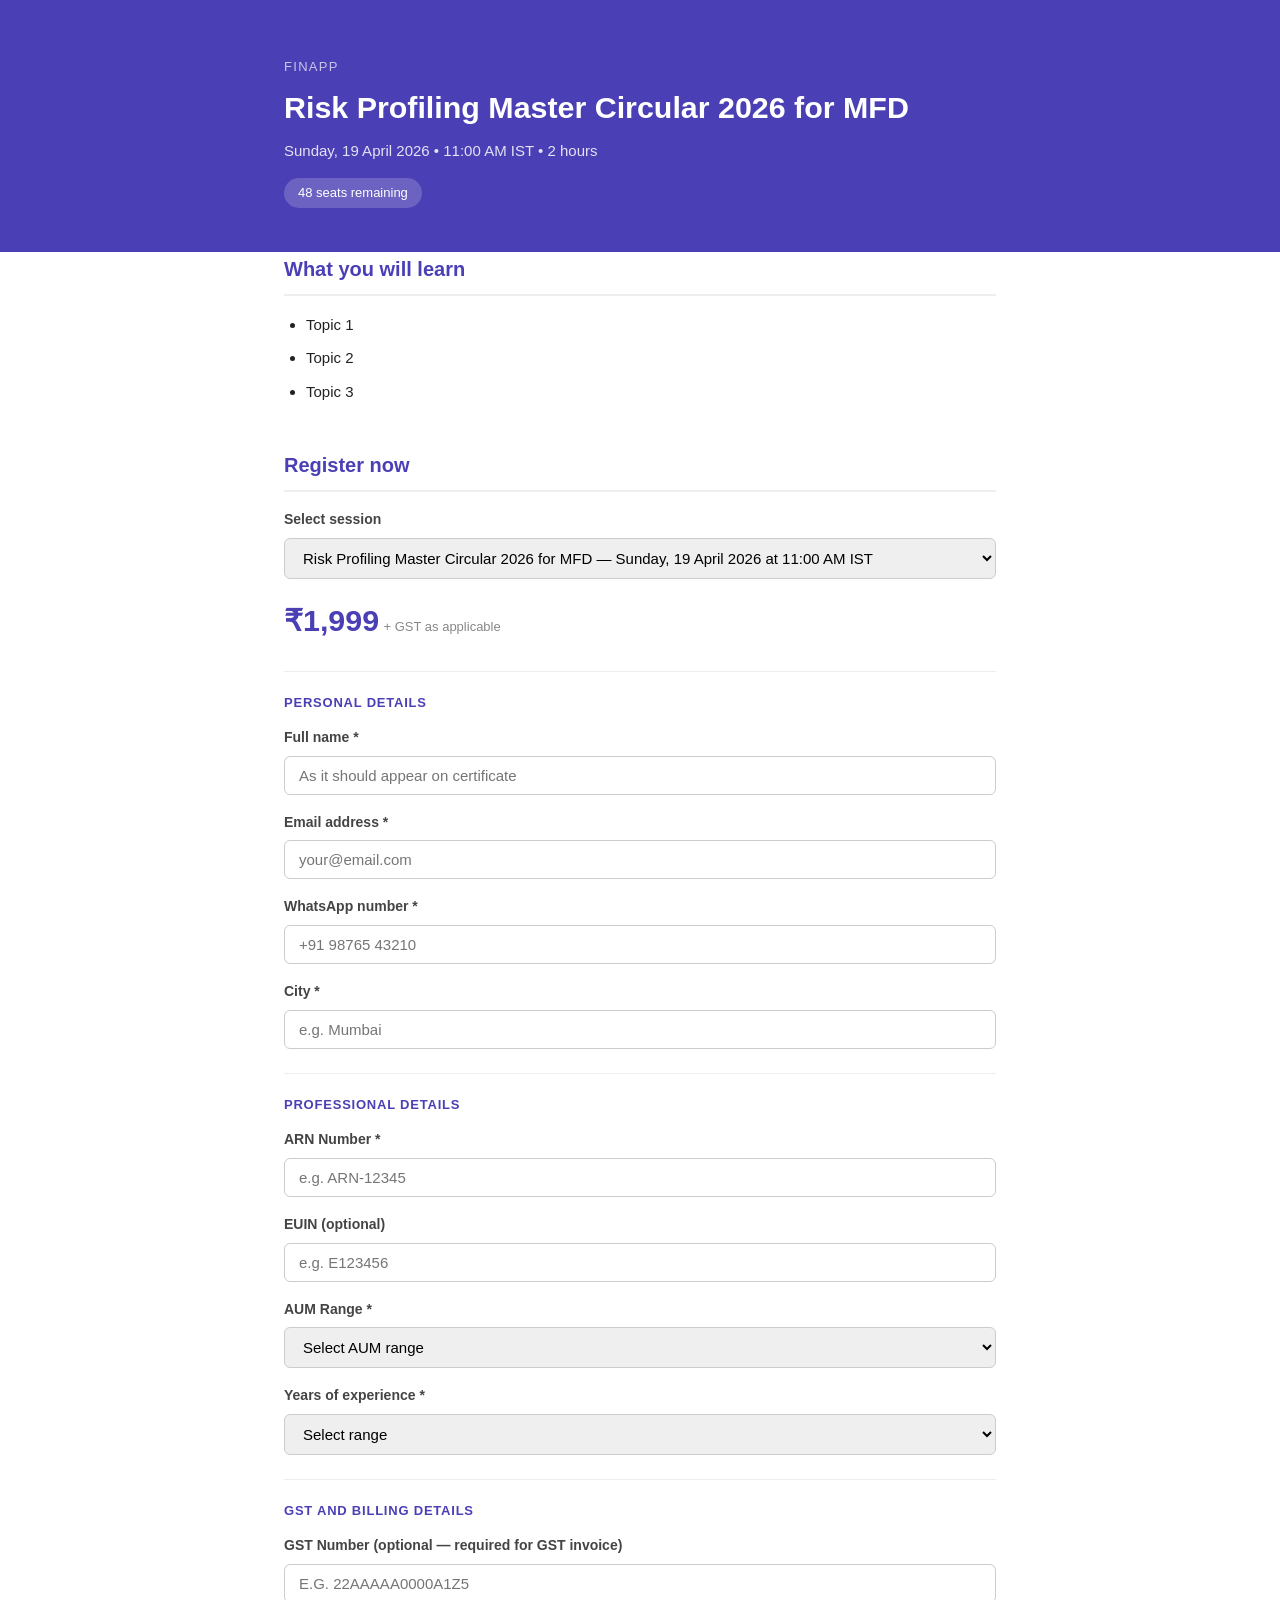
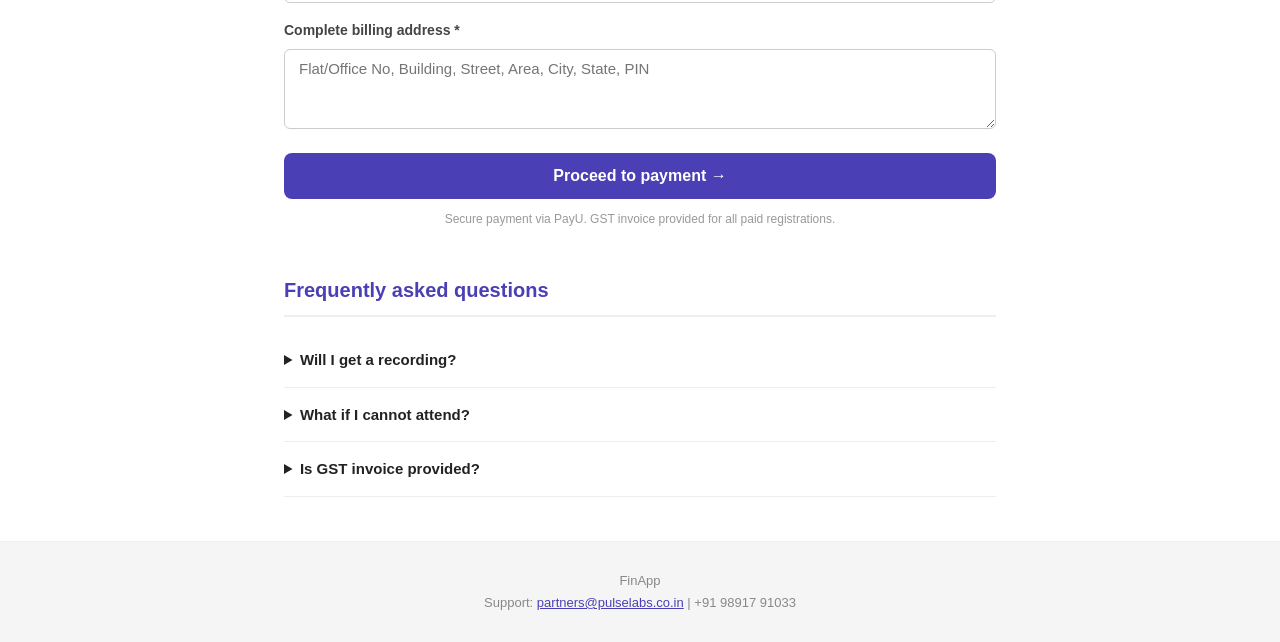
==== index.html @ 64def675 "Update index.html" ====
<!DOCTYPE html>
<html lang="en">
<head>
  <meta charset="UTF-8">
  <meta name="viewport" content="width=device-width, initial-scale=1.0">
  <title id="page-title">Webinar Registration</title>
  <link rel="stylesheet" href="style.css">
</head>
<body>
<header id="hero">
  <div class="container">
    <p id="brand-name" class="brand"></p>
    <h1 id="webinar-title"></h1>
    <p id="webinar-meta" class="meta"></p>
    <div id="seats-badge" class="badge"></div>
  </div>
</header>
<main class="container">
  <section id="topics-section">
    <h2>What you will learn</h2>
    <ul id="topics-list"></ul>
  </section>
  <section id="register-section">
    <h2>Register now</h2>
    <div id="session-select-wrapper">
      <label>Select session
        <select id="session-select"></select>
      </label>
    </div>
    <div id="price-display"></div>
    <form id="reg-form" novalidate>


      <p class="form-section-label">Personal details</p>


      <label>Full name *
        <input type="text" id="f-name" required
               placeholder="As it should appear on certificate">
      </label>
      <label>Email address *
        <input type="email" id="f-email" required
               placeholder="your@email.com">
      </label>
      <label>WhatsApp number *
        <input type="tel" id="f-phone" required
               placeholder="+91 98765 43210">
      </label>
      <label>City *
        <input type="text" id="f-city" required
               placeholder="e.g. Mumbai">
      </label>


      <p class="form-section-label">Professional details</p>


      <label>ARN Number *
        <input type="text" id="f-arn" required
               placeholder="e.g. ARN-12345">
      </label>
      <label>EUIN (optional)
        <input type="text" id="f-euin"
               placeholder="e.g. E123456">
      </label>
      <label>AUM Range *
        <select id="f-aum" required>
          <option value="">Select AUM range</option>
          <option value="Below 5 Cr">Below ₹5 Cr</option>
          <option value="5-25 Cr">5 Cr – 25 Cr</option>
          <option value="25-100 Cr">25 Cr – 100 Cr</option>
          <option value="100-500 Cr">100 Cr – 500 Cr</option>
          <option value="Above 500 Cr">Above ₹500 Cr</option>
        </select>
      </label>
      <label>Years of experience *
        <select id="f-experience" required>
          <option value="">Select range</option>
          <option value="0-2 years">0–2 years</option>
          <option value="3-5 years">3–5 years</option>
          <option value="6-10 years">6–10 years</option>
          <option value="Above 10 years">Above 10 years</option>
        </select>
      </label>


      <p class="form-section-label">GST and billing details</p>


      <label>GST Number (optional — required for GST invoice)
        <input type="text" id="f-gst"
               placeholder="e.g. 22AAAAA0000A1Z5"
               maxlength="15" style="text-transform:uppercase">
      </label>
      <label>Complete billing address *
        <textarea id="f-address" required rows="3"
          placeholder="Flat/Office No, Building, Street, Area, City, State, PIN"></textarea>
      </label>


      <div id="form-error" class="error" style="display:none"></div>
      <button type="submit" id="submit-btn">
        Proceed to payment →
      </button>
      <p class="fine-print">
        Secure payment via PayU. GST invoice provided for all paid registrations.
      </p>
    </form>
  </section>
  <section id="faq-section">
    <h2>Frequently asked questions</h2>
    <div id="faq-list"></div>
  </section>
</main>
<footer id="site-footer">
  <p id="footer-brand"></p>
  <p id="footer-contact"></p>
</footer>
<div id="overlay" style="display:none">
  <div class="overlay-box">
    <div class="spinner"></div>
    <p>Saving your registration...</p>
    <p class="fine-print">Do not close this page.</p>
  </div>
</div>
<script>
const APPS_SCRIPT_URL = "latest one : https://script.google.com/macros/s/AKfycbyLIm83saStMQmsfpqJPn9aPtZW-UkS4i7yShRB8i5mv-pB7hRCO8K10WhNQCVV0m8Z/exec";


async function init() {
  const cfg = await fetch("config.json").then(r => r.json());
  const brand = cfg.brand;
  const sessions = cfg.sessions.filter(s => s.active);
  document.documentElement.style.setProperty("--brand", brand.primaryColor);
  document.getElementById("brand-name").textContent = brand.name;
  document.getElementById("page-title").textContent = brand.name + " — Register";
  document.getElementById("footer-brand").textContent = brand.name;
  document.getElementById("footer-contact").innerHTML =
    "Support: <a href='mailto:" + brand.supportEmail + "'>" +
    brand.supportEmail + "</a>  |  " + brand.supportPhone;


  const sel = document.getElementById("session-select");
  sessions.forEach(s => {
    const o = document.createElement("option");
    o.value = s.id;
    o.textContent = s.title + " — " + s.date + " at " + s.time;
    sel.appendChild(o);
  });


  function getSelected() {
    return sessions.find(s => s.id === sel.value);
  }


  function renderSession(s) {
    document.getElementById("webinar-title").textContent = s.title;
    document.getElementById("webinar-meta").textContent =
      s.date + "  •  " + s.time + "  •  " + s.duration;
    document.getElementById("seats-badge").textContent =
      s.seatsLeft + " seats remaining";
    document.getElementById("price-display").innerHTML =
      "<span class='price'>₹" + s.price.toLocaleString("en-IN") +
      "</span>  <span class='price-note'>+ GST as applicable</span>";
    const ul = document.getElementById("topics-list");
    ul.innerHTML = "";
    s.topics.forEach(t => {
      const li = document.createElement("li");
      li.textContent = t; ul.appendChild(li);
    });
  }


  sel.addEventListener("change", () => renderSession(getSelected()));
  if (sessions.length) renderSession(sessions[0]);


  const faqDiv = document.getElementById("faq-list");
  cfg.faqs.forEach(f => {
    faqDiv.innerHTML += "<details><summary>" + f.q +
      "</summary><p>" + f.a + "</p></details>";
  });


  document.getElementById("reg-form")
    .addEventListener("submit", async e => {
    e.preventDefault();
    const get = id => document.getElementById(id).value.trim();
    const name       = get("f-name");
    const email      = get("f-email");
    const phone      = get("f-phone");
    const city       = get("f-city");
    const arn        = get("f-arn");
    const euin       = get("f-euin");
    const aum        = get("f-aum");
    const experience = get("f-experience");
    const gst        = get("f-gst").toUpperCase();
    const address    = get("f-address");
    const errEl      = document.getElementById("form-error");
    errEl.style.display = "none";


    // Validation
    if (!name||!email||!phone||!city||!arn||!aum||!experience||!address){
      errEl.textContent = "Please fill in all required fields.";
      errEl.style.display = "block"; return;
    }
    if (!/^[^@]+@[^@]+\.[^@]+$/.test(email)) {
      errEl.textContent = "Please enter a valid email address.";
      errEl.style.display = "block"; return;
    }
    if (gst && !/^[0-9]{2}[A-Z]{5}[0-9]{4}[A-Z]{1}[1-9A-Z]{1}Z[0-9A-Z]{1}$/.test(gst)){
      errEl.textContent = "GST number format is invalid. Leave blank if not applicable.";
      errEl.style.display = "block"; return;
    }


    const session = getSelected();
    document.getElementById("submit-btn").disabled = true;
    document.getElementById("overlay").style.display = "flex";


    try {
      await fetch(APPS_SCRIPT_URL, {
        method: "POST", mode: "no-cors",
        headers: { "Content-Type": "application/json" },
        body: JSON.stringify({
          source:      "landing_page",
          name, email, phone, city,
          arn, euin, aum, experience,
          gst, address,
          session:     session.title,
          sessionDate: session.date,
          sessionTime: session.time,
          sessionId:   session.id,
          amount:      session.price
        })
      });
    } catch(err) {}
    window.location.href = session.payuLink;
  });
}
init();
</script>
</body>
</html>
---- style.css ----
:root { --brand: #4A3FB5; }
* { box-sizing: border-box; margin: 0; padding: 0; }
body { font-family: Arial, sans-serif; color: #222; background: #fff; line-height: 1.7; }
.container { max-width: 760px; margin: auto; padding: 0 24px; }
#hero { background: var(--brand); color: #fff; padding: 56px 0 44px; }
#hero .brand { font-size: 13px; text-transform: uppercase; letter-spacing: .1em; opacity: .7; margin-bottom: 10px; }
#hero h1 { font-size: 1.9rem; line-height: 1.25; margin-bottom: 12px; }
#hero .meta { opacity: .85; font-size: 15px; margin-bottom: 14px; }
.badge { display:inline-block; background:rgba(255,255,255,.18); border-radius:20px; padding:4px 14px; font-size:13px; }
main { padding: 44px 0; }
section { margin-bottom: 44px; }
h2 { font-size: 1.25rem; color: var(--brand); margin-bottom: 16px; padding-bottom: 8px; border-bottom: 2px solid #eee; }
#topics-list { padding-left: 22px; }
#topics-list li { margin-bottom: 8px; font-size: 15px; }
.form-section-label { font-size: 13px; font-weight: bold; color: var(--brand); text-transform: uppercase; letter-spacing: .06em; margin: 24px 0 12px; border-top: 1px solid #eee; padding-top: 20px; }
label { display:block; font-size:14px; font-weight:bold; color:#444; margin-bottom:16px; }
label input, label select, label textarea { display:block; width:100%; margin-top:6px; padding:10px 14px; border:1px solid #ccc; border-radius:6px; font-size:15px; font-family:Arial,sans-serif; }
label textarea { resize: vertical; min-height: 80px; }
label input:focus, label select:focus, label textarea:focus { outline:none; border-color:var(--brand); box-shadow:0 0 0 3px rgba(74,63,181,.15); }
#price-display { margin-bottom: 20px; }
.price { font-size: 1.9rem; font-weight: bold; color: var(--brand); }
.price-note { font-size: 13px; color: #888; }
button[type=submit] { width:100%; padding:14px; background:var(--brand); color:#fff; border:none; border-radius:8px; font-size:16px; font-weight:bold; cursor:pointer; transition:opacity .2s; margin-top: 8px; }
button[type=submit]:hover { opacity:.88; }
button[type=submit]:disabled { opacity:.5; cursor:not-allowed; }
.fine-print { font-size:12px; color:#999; text-align:center; margin-top:10px; }
.error { background:#FCEBEB; color:#A32D2D; border-radius:6px; padding:10px 14px; font-size:14px; margin-bottom:12px; }
details { border-bottom:1px solid #eee; padding:14px 0; }
summary { font-weight:bold; cursor:pointer; font-size:15px; }
details p { margin-top:10px; font-size:14px; color:#555; }
#site-footer { background:#f5f5f5; padding:28px 0; text-align:center; font-size:13px; color:#888; border-top:1px solid #eee; }
#site-footer a { color:var(--brand); }
#overlay { position:fixed; inset:0; background:rgba(0,0,0,.55); display:flex; 
align-items:center; justify-content:center; }
.overlay-box { background:#fff; border-radius:12px; padding:40px; text-align:center; max-width:320px; }
.spinner { width:40px; height:40px; border:4px solid #eee; border-top-color:var(--brand); border-radius:50%; animation:spin .8s linear infinite; margin:0 auto 20px; }
@keyframes spin { to { transform: rotate(360deg); } }
@media (max-width: 600px) { #hero h1 { font-size: 1.4rem; } .price { font-size: 1.5rem; } }
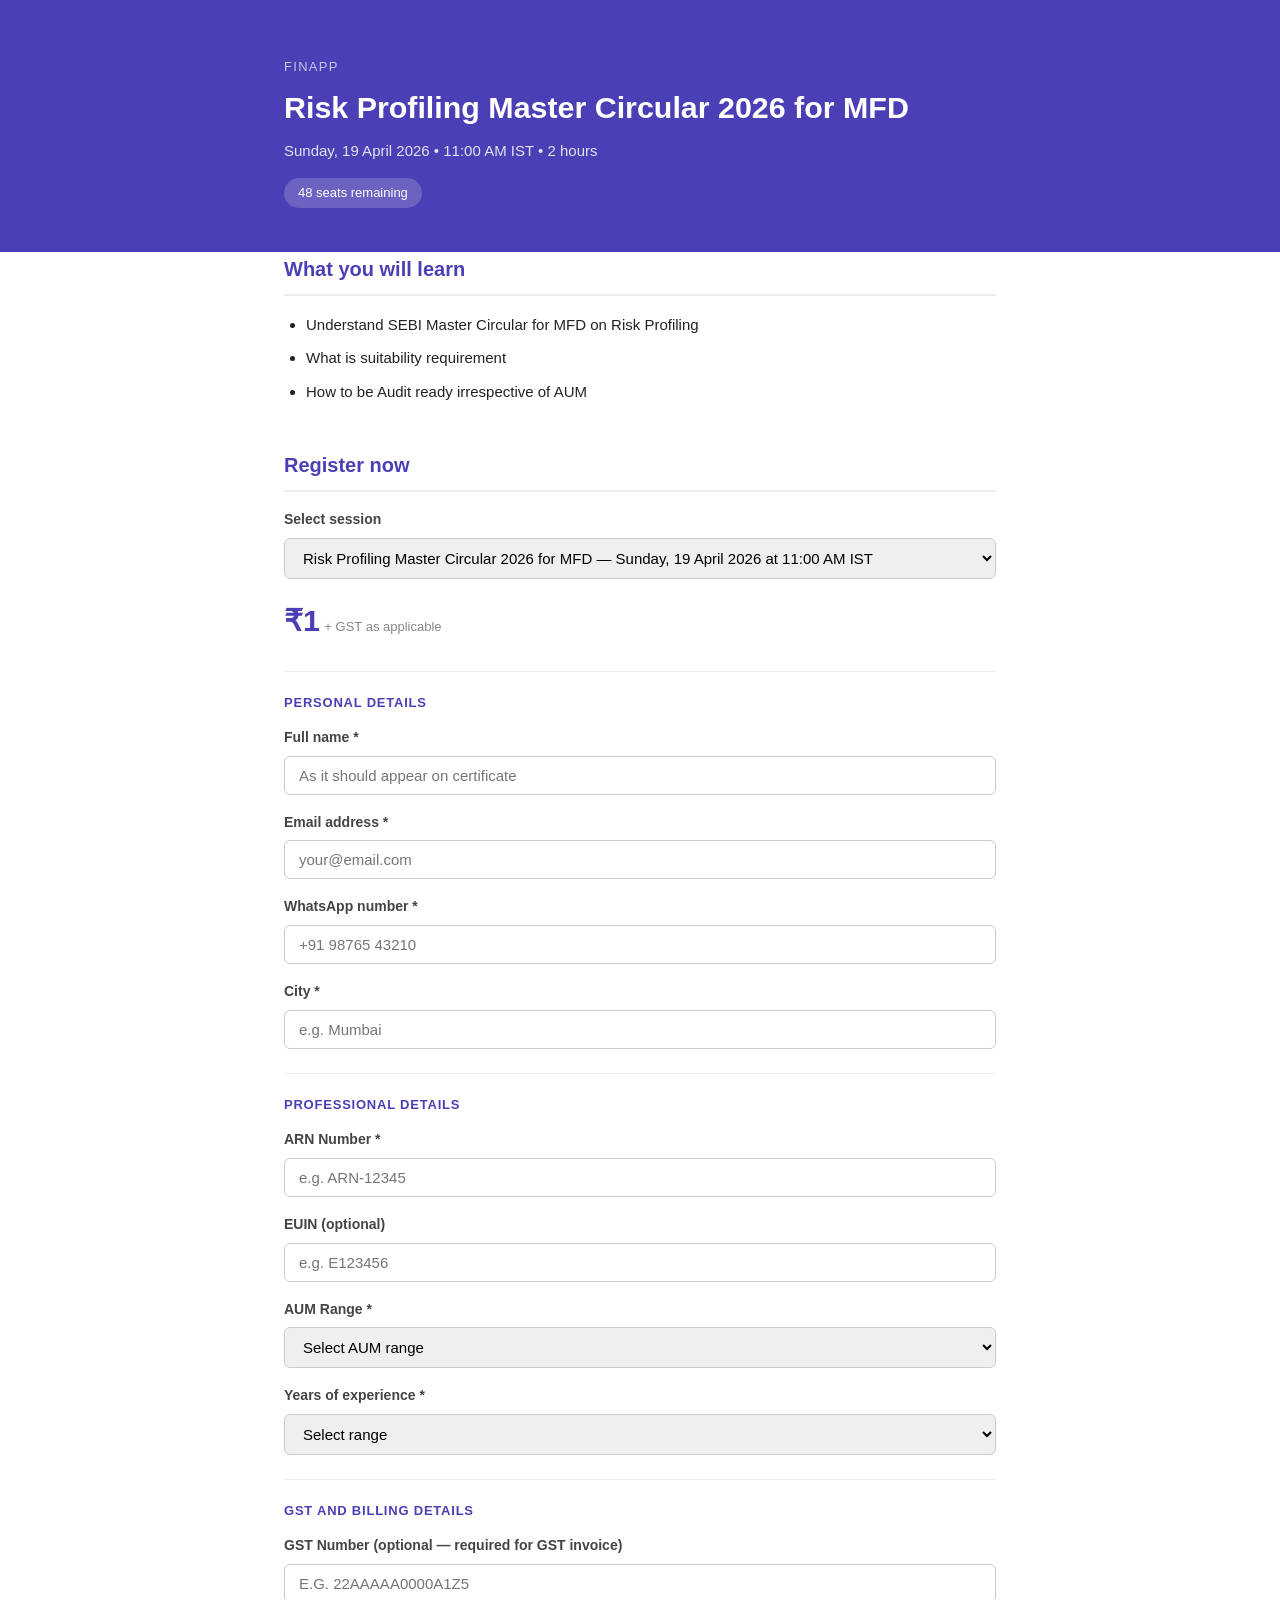
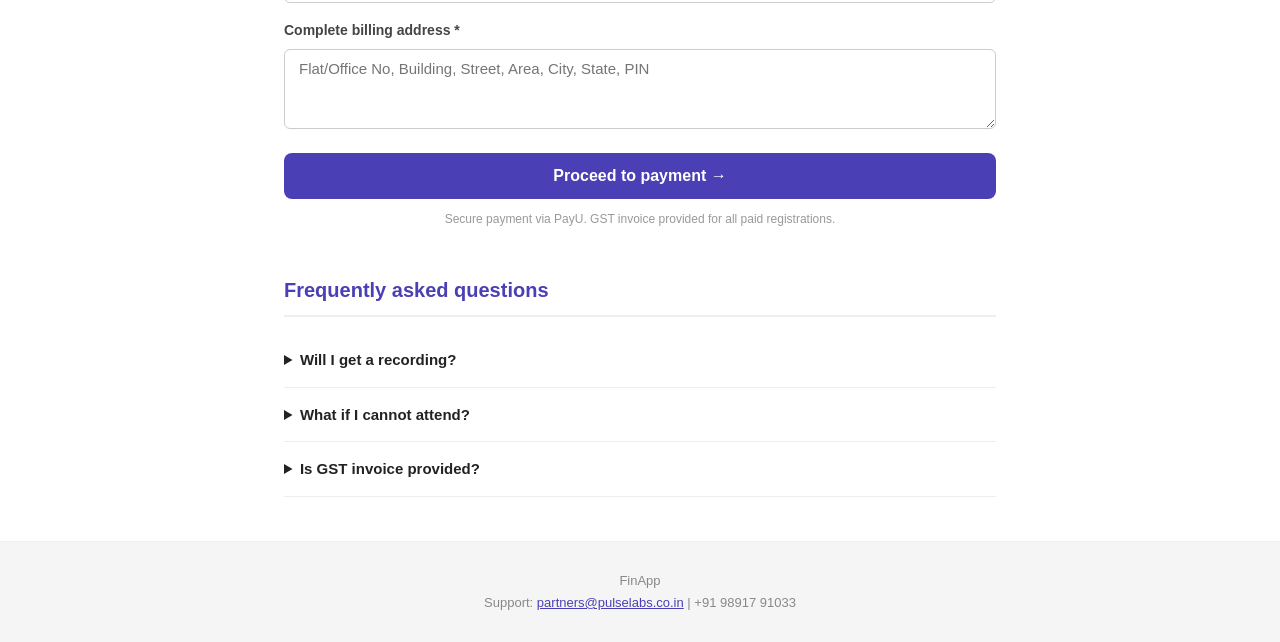
==== commit 4089e187: "Update index.html" ====
--- a/index.html
+++ b/index.html
@@ -124,7 +124,7 @@
   </div>
 </div>
 <script>
-const APPS_SCRIPT_URL = "latest one : https://script.google.com/macros/s/AKfycbyLIm83saStMQmsfpqJPn9aPtZW-UkS4i7yShRB8i5mv-pB7hRCO8K10WhNQCVV0m8Z/exec";
+const APPS_SCRIPT_URL = "https://script.google.com/macros/s/AKfycbwliReFociqd81-CdHomPHv94s0HplkCDTAJpqcXUUi-qeEXTN5ewpMZ0ad6K0UJpvZ/exec";
 
 
 async function init() {
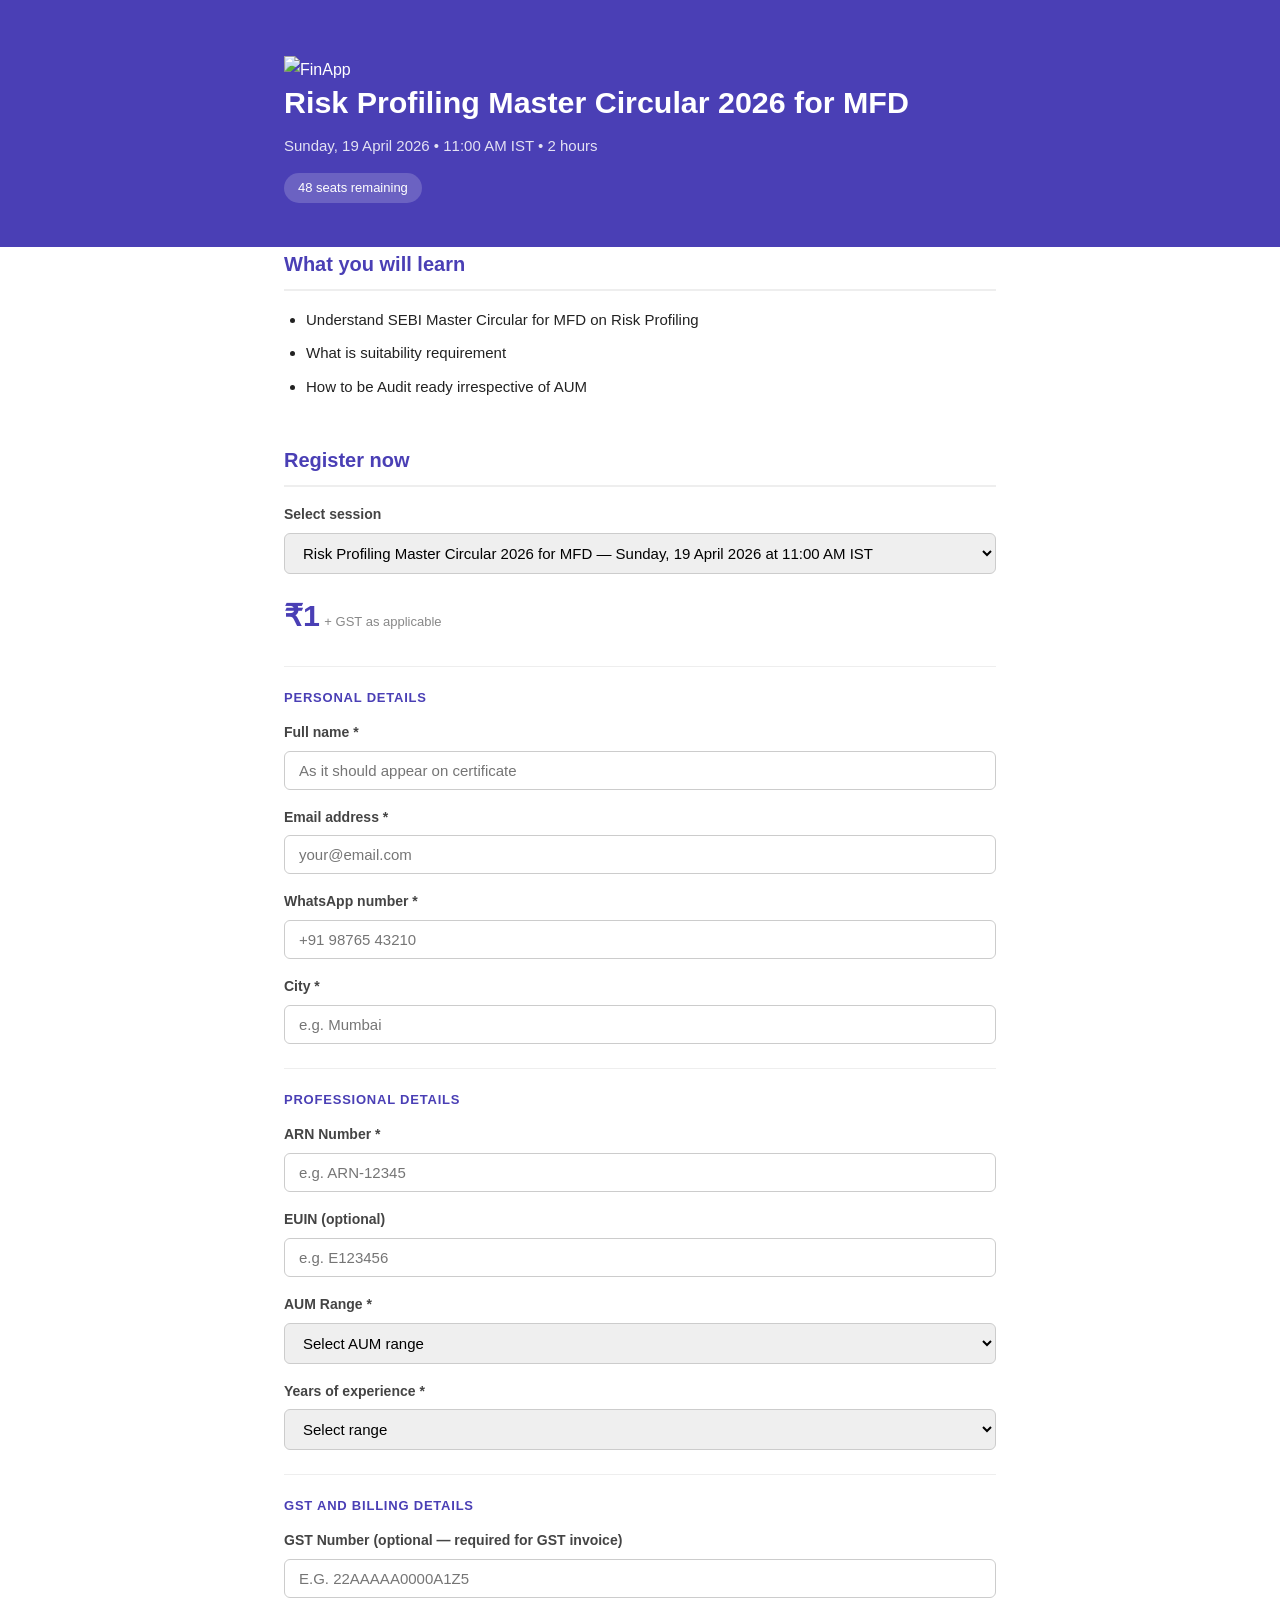
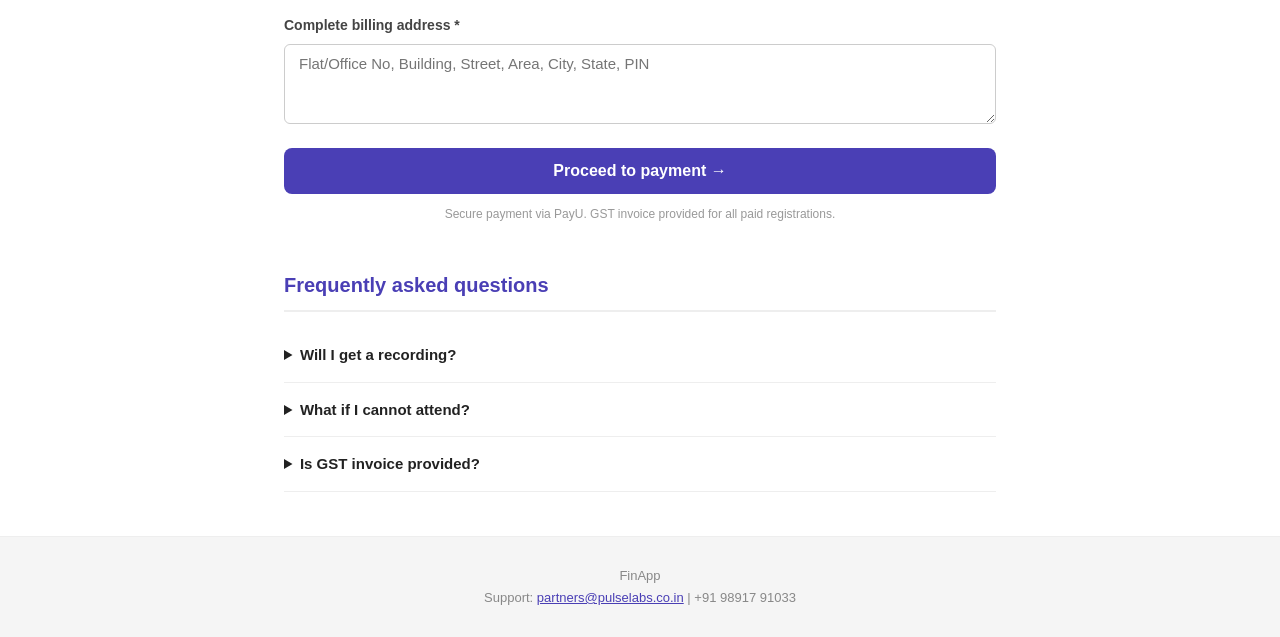
==== commit ac68b87d: "Update index.html" ====
--- a/index.html
+++ b/index.html
@@ -9,6 +9,9 @@
 <body>
 <header id="hero">
   <div class="container">
+    <div id="logo-wrapper">
+      <img id="brand-logo" src="" alt="FinApp" style="display:none;">
+    </div>
     <p id="brand-name" class="brand"></p>
     <h1 id="webinar-title"></h1>
     <p id="webinar-meta" class="meta"></p>
@@ -133,6 +136,16 @@
   const sessions = cfg.sessions.filter(s => s.active);
   document.documentElement.style.setProperty("--brand", brand.primaryColor);
   document.getElementById("brand-name").textContent = brand.name;
+
+  // Show logo if configured in config.json
+  if (brand.logoUrl) {
+    const logo = document.getElementById("brand-logo");
+    logo.src = brand.logoUrl;
+    logo.alt = brand.name;
+    logo.style.display = "block";
+    // Hide the text brand name if logo is present — avoids duplication
+    document.getElementById("brand-name").style.display = "none";
+  }
   document.getElementById("page-title").textContent = brand.name + " — Register";
   document.getElementById("footer-brand").textContent = brand.name;
   document.getElementById("footer-contact").innerHTML =
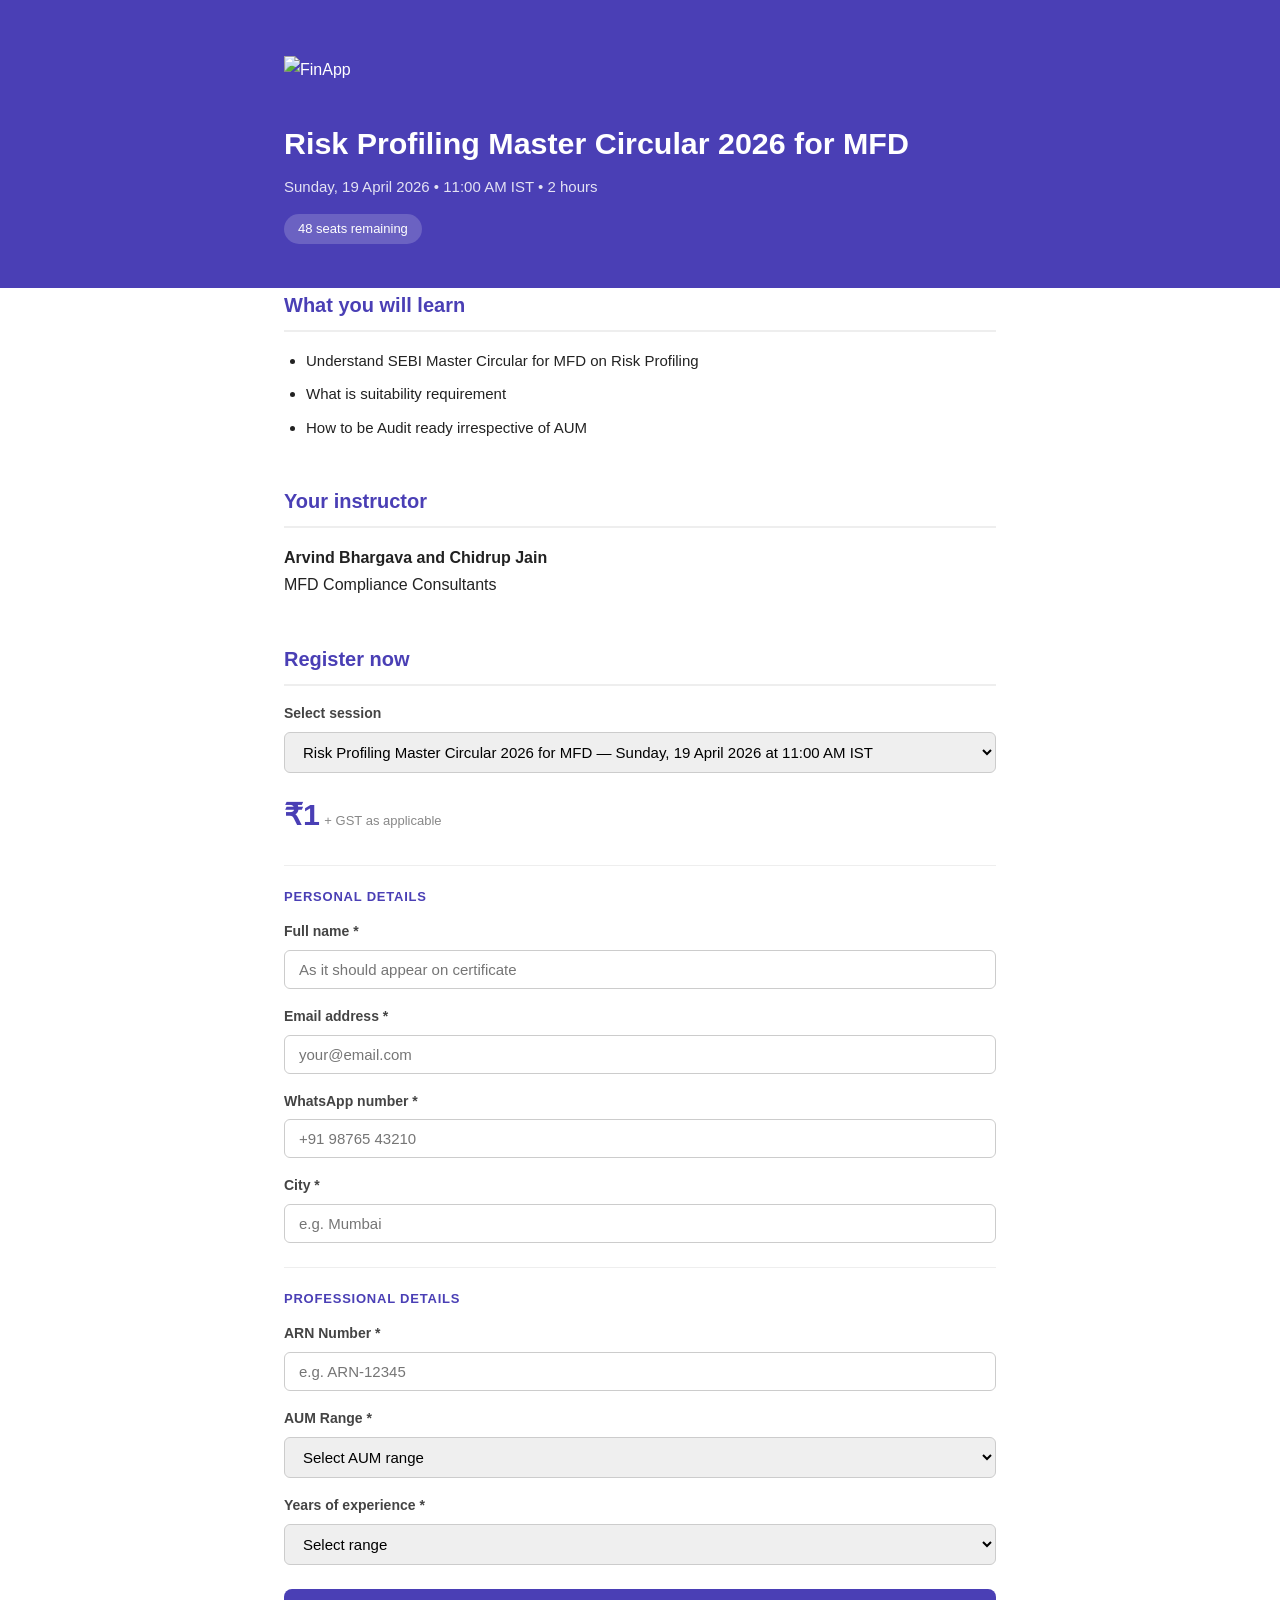
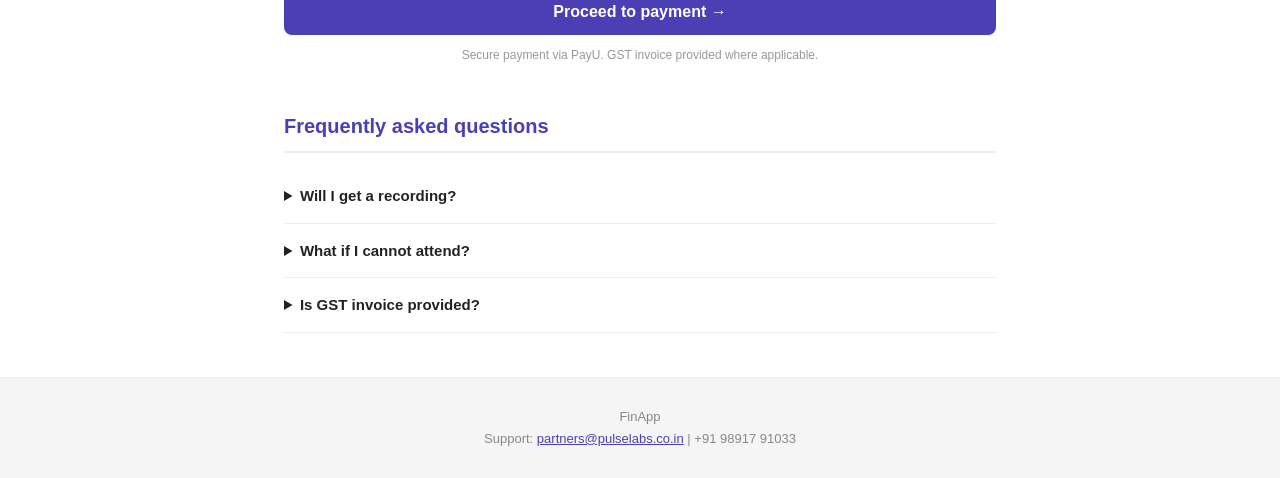
==== commit 4bba6578: "Update index.html" ====
--- a/index.html
+++ b/index.html
@@ -7,10 +7,11 @@
   <link rel="stylesheet" href="style.css">
 </head>
 <body>
+
 <header id="hero">
   <div class="container">
     <div id="logo-wrapper">
-      <img id="brand-logo" src="" alt="FinApp" style="display:none;">
+      <img id="brand-logo" src="" alt="" style="display:none;">
     </div>
     <p id="brand-name" class="brand"></p>
     <h1 id="webinar-title"></h1>
@@ -18,24 +19,34 @@
     <div id="seats-badge" class="badge"></div>
   </div>
 </header>
+
 <main class="container">
+
   <section id="topics-section">
     <h2>What you will learn</h2>
     <ul id="topics-list"></ul>
   </section>
+
+  <section id="speaker-section">
+    <h2>Your instructor</h2>
+    <p><strong id="speaker-name"></strong></p>
+    <p id="speaker-bio"></p>
+  </section>
+
   <section id="register-section">
     <h2>Register now</h2>
+
     <div id="session-select-wrapper">
       <label>Select session
         <select id="session-select"></select>
       </label>
     </div>
+
     <div id="price-display"></div>
+
     <form id="reg-form" novalidate>
 
-
       <p class="form-section-label">Personal details</p>
-
 
       <label>Full name *
         <input type="text" id="f-name" required
@@ -54,71 +65,98 @@
                placeholder="e.g. Mumbai">
       </label>
 
-
-      <p class="form-section-label">Professional details</p>
-
-
-      <label>ARN Number *
-        <input type="text" id="f-arn" required
-               placeholder="e.g. ARN-12345">
-      </label>
-      <label>EUIN (optional)
-        <input type="text" id="f-euin"
-               placeholder="e.g. E123456">
-      </label>
-      <label>AUM Range *
-        <select id="f-aum" required>
-          <option value="">Select AUM range</option>
-          <option value="Below 5 Cr">Below ₹5 Cr</option>
-          <option value="5-25 Cr">5 Cr – 25 Cr</option>
-          <option value="25-100 Cr">25 Cr – 100 Cr</option>
-          <option value="100-500 Cr">100 Cr – 500 Cr</option>
-          <option value="Above 500 Cr">Above ₹500 Cr</option>
-        </select>
-      </label>
-      <label>Years of experience *
-        <select id="f-experience" required>
-          <option value="">Select range</option>
-          <option value="0-2 years">0–2 years</option>
-          <option value="3-5 years">3–5 years</option>
-          <option value="6-10 years">6–10 years</option>
-          <option value="Above 10 years">Above 10 years</option>
-        </select>
-      </label>
-
-
-      <p class="form-section-label">GST and billing details</p>
-
-
-      <label>GST Number (optional — required for GST invoice)
-        <input type="text" id="f-gst"
-               placeholder="e.g. 22AAAAA0000A1Z5"
-               maxlength="15" style="text-transform:uppercase">
-      </label>
-      <label>Complete billing address *
-        <textarea id="f-address" required rows="3"
-          placeholder="Flat/Office No, Building, Street, Area, City, State, PIN"></textarea>
-      </label>
-
+      <div id="section-professional" style="display:none;">
+        <p class="form-section-label">Professional details</p>
+
+        <div id="field-arn" style="display:none;">
+          <label>ARN Number <span class="req-star">*</span>
+            <input type="text" id="f-arn"
+                   placeholder="e.g. ARN-12345">
+          </label>
+        </div>
+
+        <div id="field-euin" style="display:none;">
+          <label>EUIN
+            <input type="text" id="f-euin"
+                   placeholder="e.g. E123456">
+          </label>
+        </div>
+
+        <div id="field-aum" style="display:none;">
+          <label>AUM Range <span class="req-star">*</span>
+            <select id="f-aum">
+              <option value="">Select AUM range</option>
+              <option value="Below 5 Cr">Below &#8377;5 Cr</option>
+              <option value="5-25 Cr">5 Cr &#8211; 25 Cr</option>
+              <option value="25-100 Cr">25 Cr &#8211; 100 Cr</option>
+              <option value="100-500 Cr">100 Cr &#8211; 500 Cr</option>
+              <option value="Above 500 Cr">Above &#8377;500 Cr</option>
+            </select>
+          </label>
+        </div>
+
+        <div id="field-experience" style="display:none;">
+          <label>Years of experience <span class="req-star">*</span>
+            <select id="f-experience">
+              <option value="">Select range</option>
+              <option value="0-2 years">0&#8211;2 years</option>
+              <option value="3-5 years">3&#8211;5 years</option>
+              <option value="6-10 years">6&#8211;10 years</option>
+              <option value="Above 10 years">Above 10 years</option>
+            </select>
+          </label>
+        </div>
+      </div>
+
+      <div id="section-gst" style="display:none;">
+        <p class="form-section-label">GST and billing details</p>
+
+        <div id="field-gst" style="display:none;">
+          <label>GST Number
+            <span class="field-note">
+              Required for GST invoice — leave blank if not applicable
+            </span>
+            <input type="text" id="f-gst"
+                   placeholder="e.g. 22AAAAA0000A1Z5"
+                   maxlength="15"
+                   style="text-transform:uppercase">
+          </label>
+        </div>
+
+        <div id="field-address" style="display:none;">
+          <label>Complete billing address <span class="req-star">*</span>
+            <textarea id="f-address" rows="3"
+              placeholder="Flat/Office No, Building, Street, Area, City, State, PIN">
+            </textarea>
+          </label>
+        </div>
+      </div>
 
       <div id="form-error" class="error" style="display:none"></div>
+
       <button type="submit" id="submit-btn">
-        Proceed to payment →
+        Proceed to payment &#8594;
       </button>
       <p class="fine-print">
-        Secure payment via PayU. GST invoice provided for all paid registrations.
+        Secure payment via PayU.
+        GST invoice provided where applicable.
       </p>
+
     </form>
   </section>
+
   <section id="faq-section">
     <h2>Frequently asked questions</h2>
     <div id="faq-list"></div>
   </section>
+
 </main>
+
 <footer id="site-footer">
   <p id="footer-brand"></p>
   <p id="footer-contact"></p>
 </footer>
+
 <div id="overlay" style="display:none">
   <div class="overlay-box">
     <div class="spinner"></div>
@@ -126,136 +164,240 @@
     <p class="fine-print">Do not close this page.</p>
   </div>
 </div>
+
 <script>
 const APPS_SCRIPT_URL = "https://script.google.com/macros/s/AKfycbwliReFociqd81-CdHomPHv94s0HplkCDTAJpqcXUUi-qeEXTN5ewpMZ0ad6K0UJpvZ/exec";
 
+// ── Helper: show or hide a field wrapper and set required ──
+function toggleField(fieldId, visible, makeRequired) {
+  const wrapper = document.getElementById(fieldId);
+  if (!wrapper) return;
+  wrapper.style.display = visible ? "block" : "none";
+  if (makeRequired) {
+    const input = wrapper.querySelector("input, select, textarea");
+    if (input) {
+      if (visible) {
+        input.setAttribute("required", "required");
+      } else {
+        input.removeAttribute("required");
+        input.value = "";  // clear value when hidden
+      }
+    }
+  }
+}
+
+// ── Apply fields config for the selected session ──
+function applyFieldsConfig(fields) {
+  if (!fields) {
+    // No fields config — hide all optional sections
+    document.getElementById("section-professional").style.display = "none";
+    document.getElementById("section-gst").style.display = "none";
+    return;
+  }
+
+  // Professional section — show if any professional field is on
+  const showProfessional = fields.show_arn
+    || fields.show_euin
+    || fields.show_aum
+    || fields.show_experience;
+
+  document.getElementById("section-professional")
+    .style.display = showProfessional ? "block" : "none";
+
+  // GST section — show if any GST field is on
+  const showGstSection = fields.show_gst || fields.show_address;
+  document.getElementById("section-gst")
+    .style.display = showGstSection ? "block" : "none";
+
+  // Individual fields — toggle visibility and required state
+  toggleField("field-arn",        fields.show_arn,        true);
+  toggleField("field-euin",       fields.show_euin,       false); // never required
+  toggleField("field-aum",        fields.show_aum,        true);
+  toggleField("field-experience", fields.show_experience, true);
+  toggleField("field-gst",        fields.show_gst,        false); // never required
+  toggleField("field-address",    fields.show_address,    true);
+}
 
 async function init() {
-  const cfg = await fetch("config.json").then(r => r.json());
-  const brand = cfg.brand;
+  const cfg      = await fetch("config.json").then(r => r.json());
+  const brand    = cfg.brand;
   const sessions = cfg.sessions.filter(s => s.active);
-  document.documentElement.style.setProperty("--brand", brand.primaryColor);
+
+  // Apply brand colour
+  document.documentElement.style
+    .setProperty("--brand", brand.primaryColor);
   document.getElementById("brand-name").textContent = brand.name;
-
-  // Show logo if configured in config.json
+  document.getElementById("page-title").textContent =
+    brand.name + " — Register";
+  document.getElementById("footer-brand").textContent = brand.name;
+  document.getElementById("footer-contact").innerHTML =
+    "Support: <a href='mailto:" + brand.supportEmail + "'>"
+    + brand.supportEmail + "</a>  |  " + brand.supportPhone;
+
+  // Logo
   if (brand.logoUrl) {
     const logo = document.getElementById("brand-logo");
-    logo.src = brand.logoUrl;
-    logo.alt = brand.name;
+    logo.src   = brand.logoUrl;
+    logo.alt   = brand.name;
     logo.style.display = "block";
-    // Hide the text brand name if logo is present — avoids duplication
     document.getElementById("brand-name").style.display = "none";
   }
-  document.getElementById("page-title").textContent = brand.name + " — Register";
-  document.getElementById("footer-brand").textContent = brand.name;
-  document.getElementById("footer-contact").innerHTML =
-    "Support: <a href='mailto:" + brand.supportEmail + "'>" +
-    brand.supportEmail + "</a>  |  " + brand.supportPhone;
-
-
+
+  // Populate session dropdown
   const sel = document.getElementById("session-select");
   sessions.forEach(s => {
-    const o = document.createElement("option");
-    o.value = s.id;
-    o.textContent = s.title + " — " + s.date + " at " + s.time;
+    const o       = document.createElement("option");
+    o.value       = s.id;
+    o.textContent = s.title + " \u2014 " + s.date + " at " + s.time;
     sel.appendChild(o);
   });
-
 
   function getSelected() {
     return sessions.find(s => s.id === sel.value);
   }
 
-
   function renderSession(s) {
     document.getElementById("webinar-title").textContent = s.title;
-    document.getElementById("webinar-meta").textContent =
-      s.date + "  •  " + s.time + "  •  " + s.duration;
-    document.getElementById("seats-badge").textContent =
+    document.getElementById("webinar-meta").textContent  =
+      s.date + "  \u2022  " + s.time + "  \u2022  " + s.duration;
+    document.getElementById("seats-badge").textContent   =
       s.seatsLeft + " seats remaining";
-    document.getElementById("price-display").innerHTML =
-      "<span class='price'>₹" + s.price.toLocaleString("en-IN") +
-      "</span>  <span class='price-note'>+ GST as applicable</span>";
+    document.getElementById("price-display").innerHTML   =
+      "<span class='price'>&#8377;"
+      + s.price.toLocaleString("en-IN")
+      + "</span>  <span class='price-note'>+ GST as applicable</span>";
+
+    // Topics
     const ul = document.getElementById("topics-list");
     ul.innerHTML = "";
-    s.topics.forEach(t => {
-      const li = document.createElement("li");
-      li.textContent = t; ul.appendChild(li);
+    (s.topics || []).forEach(t => {
+      const li       = document.createElement("li");
+      li.textContent = t;
+      ul.appendChild(li);
     });
+
+    // Speaker
+    if (s.speaker) {
+      document.getElementById("speaker-name").textContent = s.speaker;
+      document.getElementById("speaker-bio").textContent  =
+        s.speakerBio || "";
+      document.getElementById("speaker-section").style.display = "block";
+    } else {
+      document.getElementById("speaker-section").style.display = "none";
+    }
+
+    // ── Apply fields config for this session ──
+    applyFieldsConfig(s.fields || null);
   }
-
 
   sel.addEventListener("change", () => renderSession(getSelected()));
   if (sessions.length) renderSession(sessions[0]);
 
-
+  // FAQs
   const faqDiv = document.getElementById("faq-list");
   cfg.faqs.forEach(f => {
-    faqDiv.innerHTML += "<details><summary>" + f.q +
-      "</summary><p>" + f.a + "</p></details>";
+    faqDiv.innerHTML +=
+      "<details><summary>" + f.q
+      + "</summary><p>" + f.a + "</p></details>";
   });
 
-
+  // ── Form submit ──
   document.getElementById("reg-form")
-    .addEventListener("submit", async e => {
-    e.preventDefault();
-    const get = id => document.getElementById(id).value.trim();
-    const name       = get("f-name");
-    const email      = get("f-email");
-    const phone      = get("f-phone");
-    const city       = get("f-city");
-    const arn        = get("f-arn");
-    const euin       = get("f-euin");
-    const aum        = get("f-aum");
-    const experience = get("f-experience");
-    const gst        = get("f-gst").toUpperCase();
-    const address    = get("f-address");
-    const errEl      = document.getElementById("form-error");
+    .addEventListener("submit", async ev => {
+    ev.preventDefault();
+
+    const get    = id => document.getElementById(id);
+    const val    = id => get(id) ? get(id).value.trim() : "";
+    const name   = val("f-name");
+    const email  = val("f-email");
+    const phone  = val("f-phone");
+    const city   = val("f-city");
+    const errEl  = document.getElementById("form-error");
     errEl.style.display = "none";
 
-
-    // Validation
-    if (!name||!email||!phone||!city||!arn||!aum||!experience||!address){
+    // Validate mandatory fields
+    if (!name || !email || !phone || !city) {
       errEl.textContent = "Please fill in all required fields.";
-      errEl.style.display = "block"; return;
+      errEl.style.display = "block";
+      return;
     }
     if (!/^[^@]+@[^@]+\.[^@]+$/.test(email)) {
       errEl.textContent = "Please enter a valid email address.";
+      errEl.style.display = "block";
+      return;
+    }
+
+    const session = getSelected();
+
+    // Validate visible required optional fields
+    const f = session.fields || {};
+    if (f.show_arn && !val("f-arn")) {
+      errEl.textContent = "Please enter your ARN Number.";
       errEl.style.display = "block"; return;
     }
-    if (gst && !/^[0-9]{2}[A-Z]{5}[0-9]{4}[A-Z]{1}[1-9A-Z]{1}Z[0-9A-Z]{1}$/.test(gst)){
-      errEl.textContent = "GST number format is invalid. Leave blank if not applicable.";
+    if (f.show_aum && !val("f-aum")) {
+      errEl.textContent = "Please select your AUM Range.";
       errEl.style.display = "block"; return;
     }
-
-
-    const session = getSelected();
+    if (f.show_experience && !val("f-experience")) {
+      errEl.textContent = "Please select your years of experience.";
+      errEl.style.display = "block"; return;
+    }
+    if (f.show_address && !val("f-address")) {
+      errEl.textContent = "Please enter your billing address.";
+      errEl.style.display = "block"; return;
+    }
+
+    // GST format validation — only if filled in
+    const gst = val("f-gst").toUpperCase();
+    if (gst && !/^[0-9]{2}[A-Z]{5}[0-9]{4}[A-Z]{1}[1-9A-Z]{1}Z[0-9A-Z]{1}$/.test(gst)) {
+      errEl.textContent =
+        "GST number format is invalid. Leave blank if not applicable.";
+      errEl.style.display = "block"; return;
+    }
+
     document.getElementById("submit-btn").disabled = true;
     document.getElementById("overlay").style.display = "flex";
 
+    // Collect all field values — empty string for hidden fields
+    const payload = {
+      source:      "landing_page",
+      name,
+      email,
+      phone,
+      city,
+      arn:         val("f-arn"),
+      euin:        val("f-euin"),
+      aum:         val("f-aum"),
+      experience:  val("f-experience"),
+      gst:         gst,
+      address:     val("f-address"),
+      session:     session.title,
+      sessionDate: session.date,
+      sessionTime: session.time,
+      sessionId:   session.id,
+      amount:      session.price,
+      utm:         new URLSearchParams(window.location.search)
+                     .get("utm_source") || ""
+    };
 
     try {
       await fetch(APPS_SCRIPT_URL, {
-        method: "POST", mode: "no-cors",
+        method:  "POST",
+        mode:    "no-cors",
         headers: { "Content-Type": "application/json" },
-        body: JSON.stringify({
-          source:      "landing_page",
-          name, email, phone, city,
-          arn, euin, aum, experience,
-          gst, address,
-          session:     session.title,
-          sessionDate: session.date,
-          sessionTime: session.time,
-          sessionId:   session.id,
-          amount:      session.price
-        })
+        body:    JSON.stringify(payload)
       });
-    } catch(err) {}
+    } catch(err) {
+      // no-cors always throws — Sheet write confirmed via PayU webhook
+    }
+
     window.location.href = session.payuLink;
   });
 }
+
 init();
 </script>
+
 </body>
 </html>
-
--- a/style.css
+++ b/style.css
@@ -36,3 +36,14 @@
 .spinner { width:40px; height:40px; border:4px solid #eee; border-top-color:var(--brand); border-radius:50%; animation:spin .8s linear infinite; margin:0 auto 20px; }
 @keyframes spin { to { transform: rotate(360deg); } }
 @media (max-width: 600px) { #hero h1 { font-size: 1.4rem; } .price { font-size: 1.5rem; } }
+#logo-wrapper {
+  margin-bottom: 16px;
+}
+
+#brand-logo {
+  height: 52px;
+  width: auto;
+  max-width: 220px;
+  object-fit: contain;
+  display: block;
+}
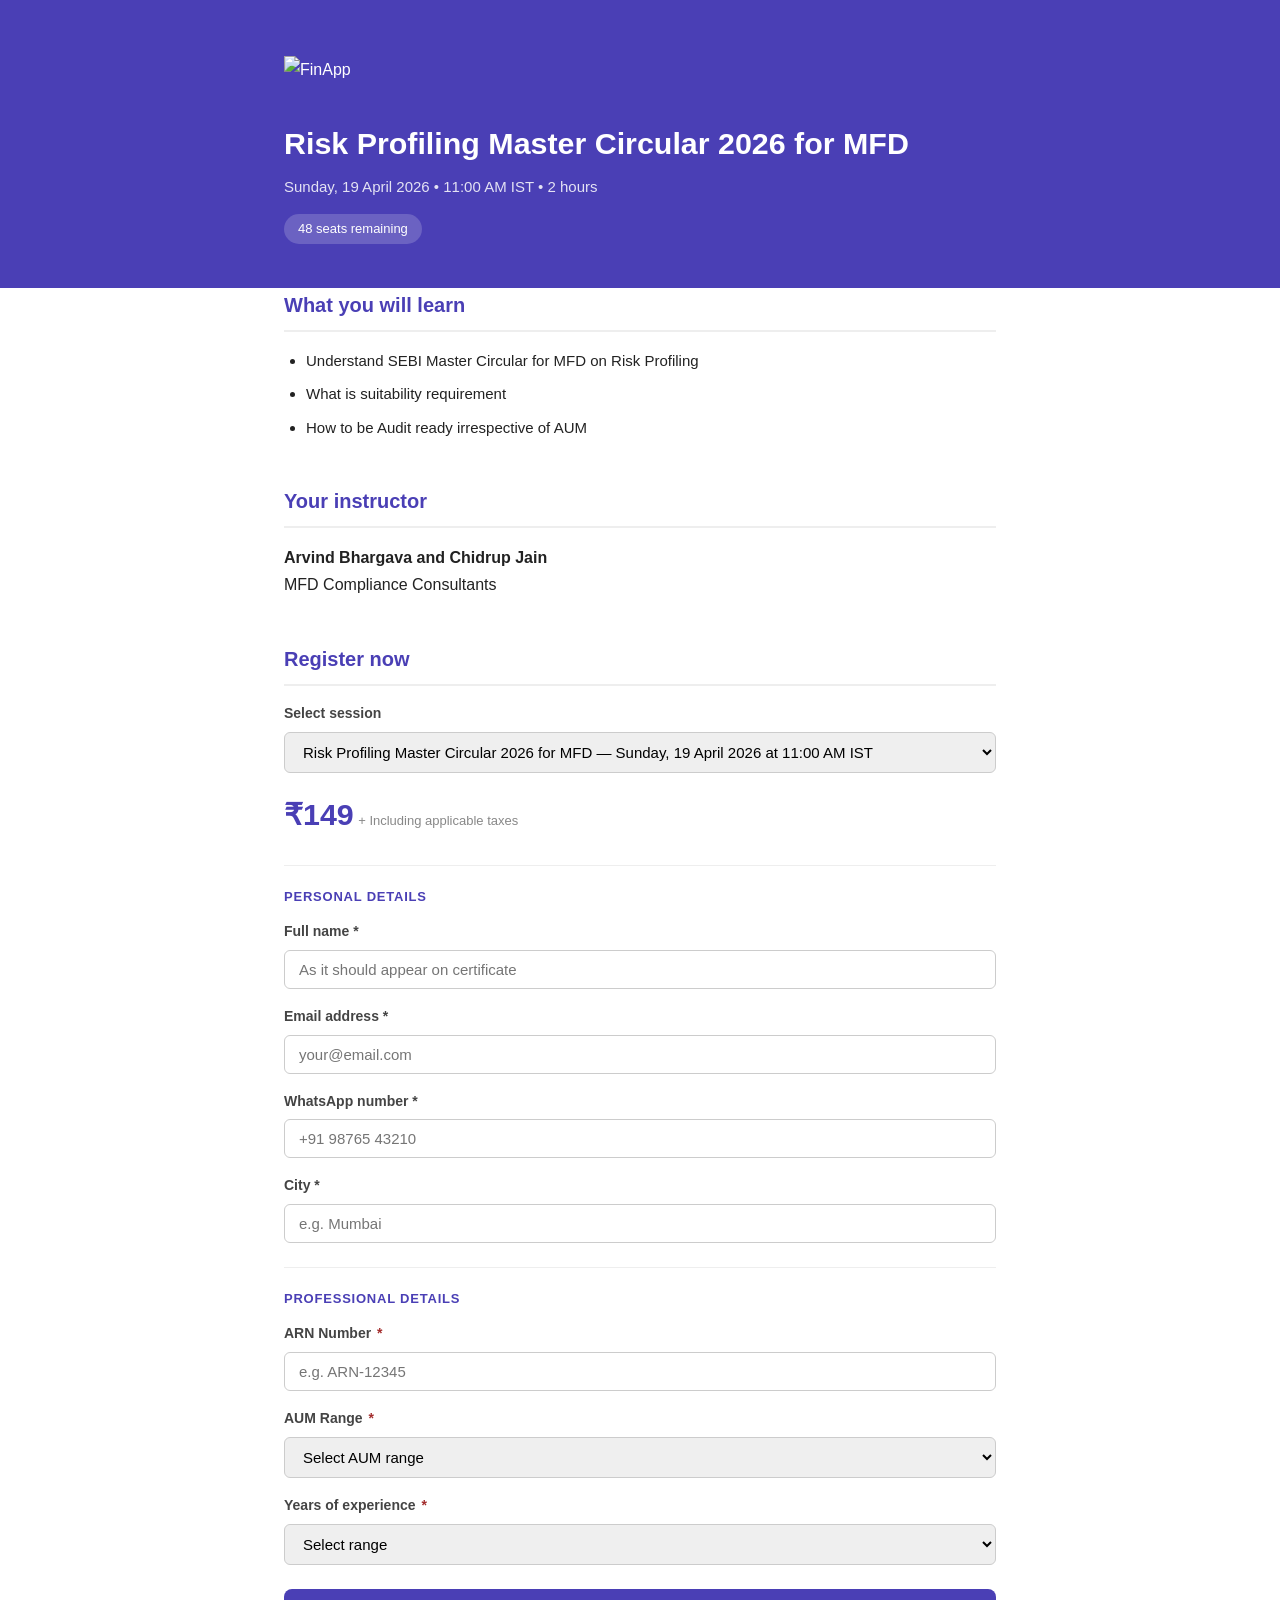
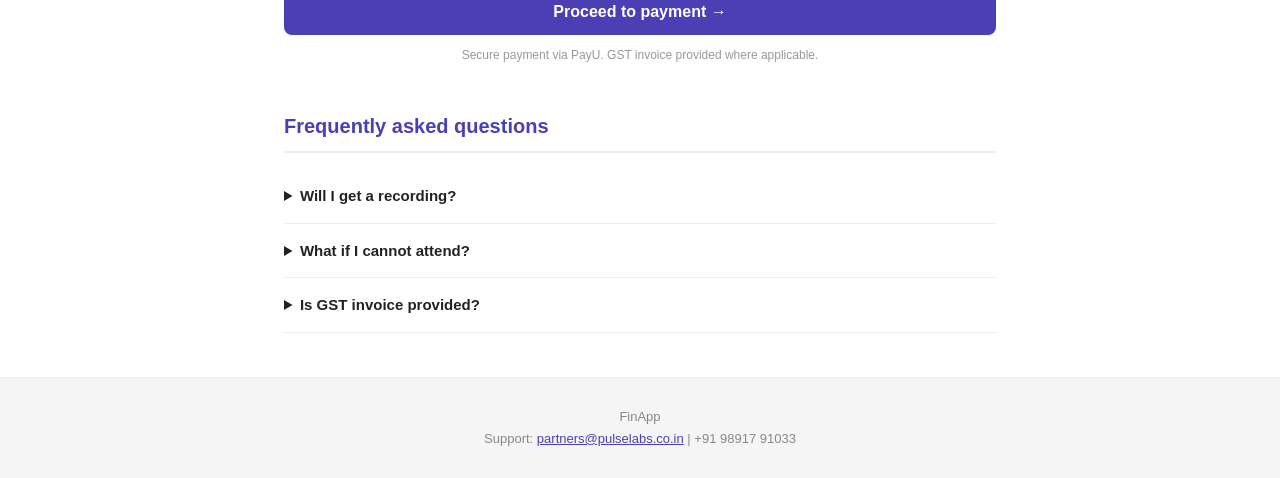
==== commit 64435bec: "Update index.html" ====
--- a/index.html
+++ b/index.html
@@ -265,7 +265,7 @@
     document.getElementById("price-display").innerHTML   =
       "<span class='price'>&#8377;"
       + s.price.toLocaleString("en-IN")
-      + "</span>  <span class='price-note'>+ GST as applicable</span>";
+      + "</span>  <span class='price-note'>+ Including applicable taxes</span>";
 
     // Topics
     const ul = document.getElementById("topics-list");
--- a/style.css
+++ b/style.css
@@ -46,4 +46,22 @@
   max-width: 220px;
   object-fit: contain;
   display: block;
+}.req-star {
+  color: #A32D2D;
+  margin-left: 2px;
 }
+
+.field-note {
+  display: block;
+  font-size: 12px;
+  font-weight: normal;
+  color: #888;
+  margin-top: 2px;
+  margin-bottom: 4px;
+}
+
+#section-professional,
+#section-gst {
+  transition: none;
+}
+
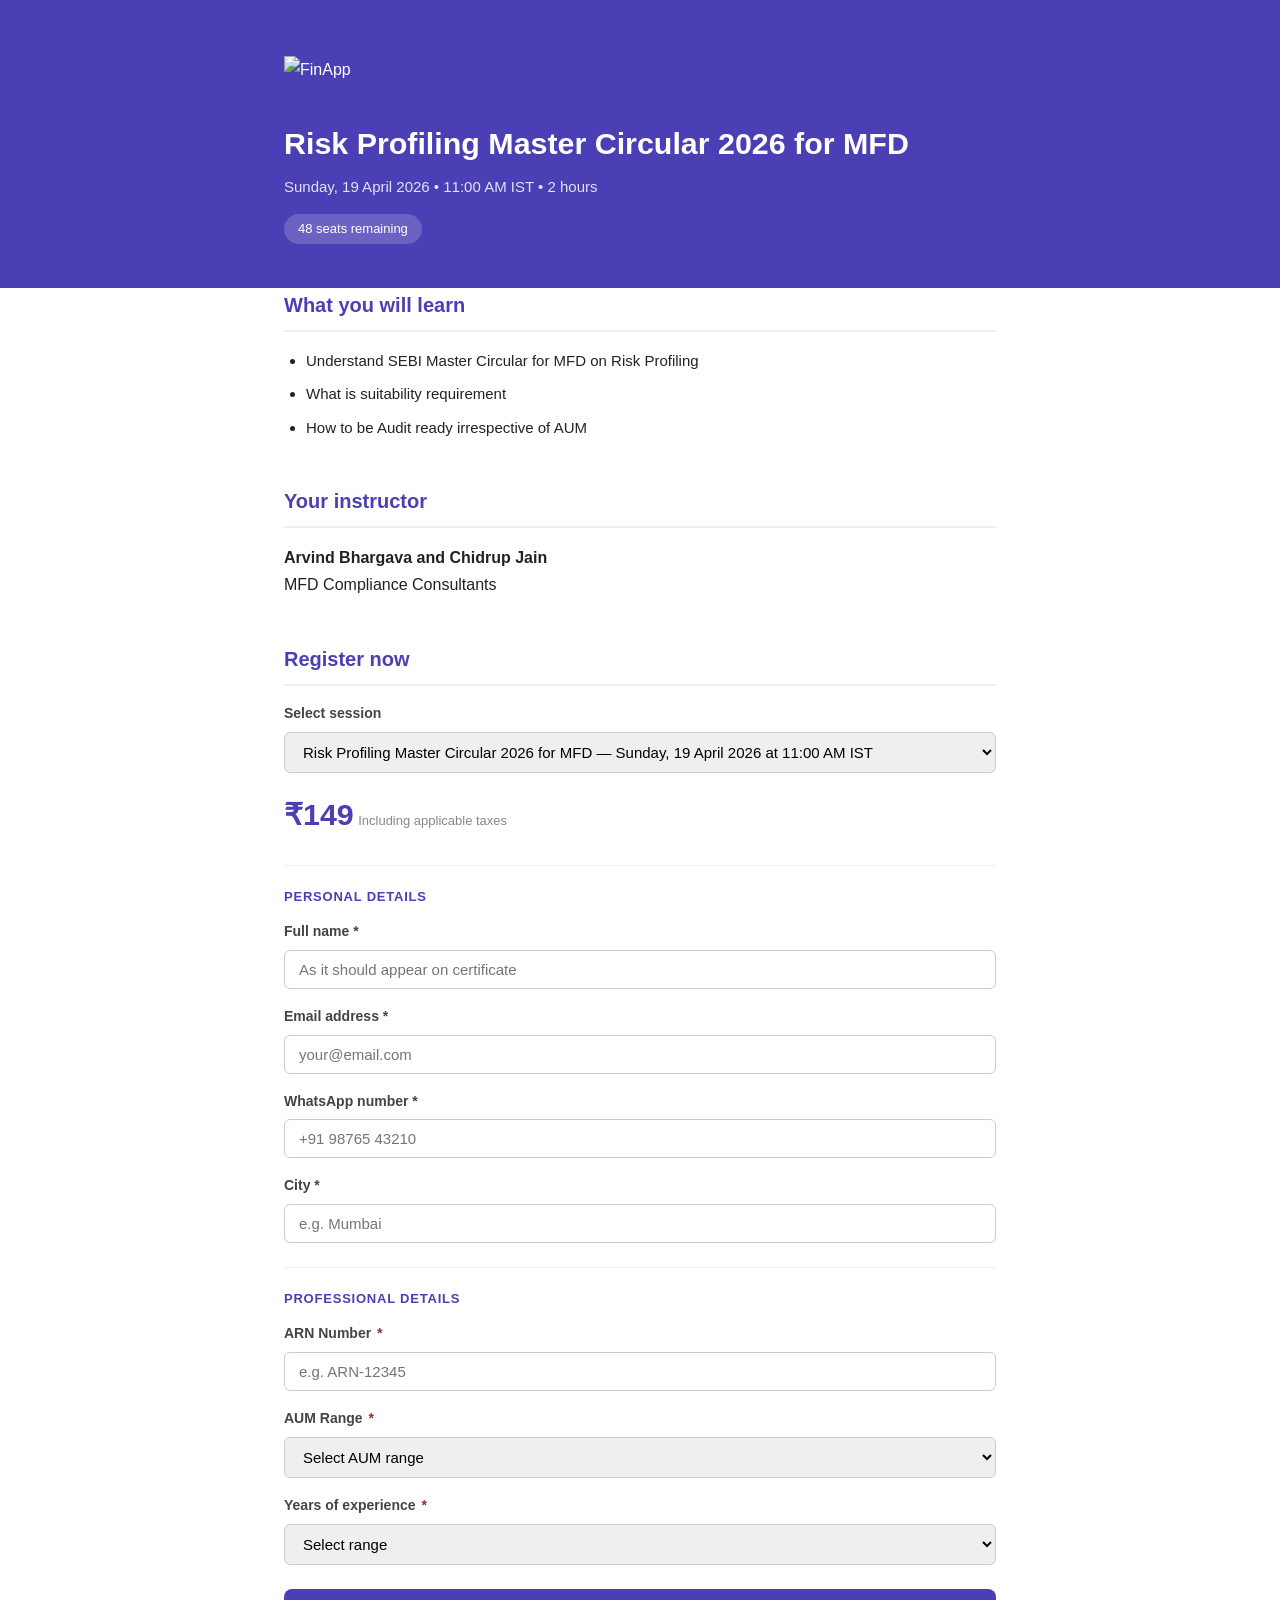
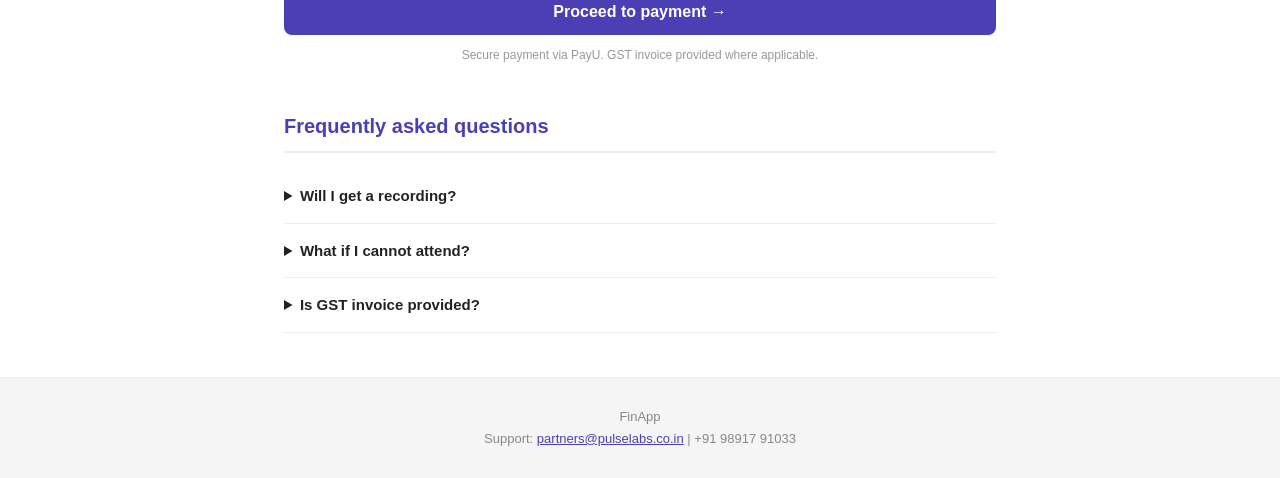
==== commit 440d3e93: "Update index.html" ====
--- a/index.html
+++ b/index.html
@@ -265,7 +265,7 @@
     document.getElementById("price-display").innerHTML   =
       "<span class='price'>&#8377;"
       + s.price.toLocaleString("en-IN")
-      + "</span>  <span class='price-note'>+ Including applicable taxes</span>";
+      + "</span>  <span class='price-note'> Including applicable taxes</span>";
 
     // Topics
     const ul = document.getElementById("topics-list");
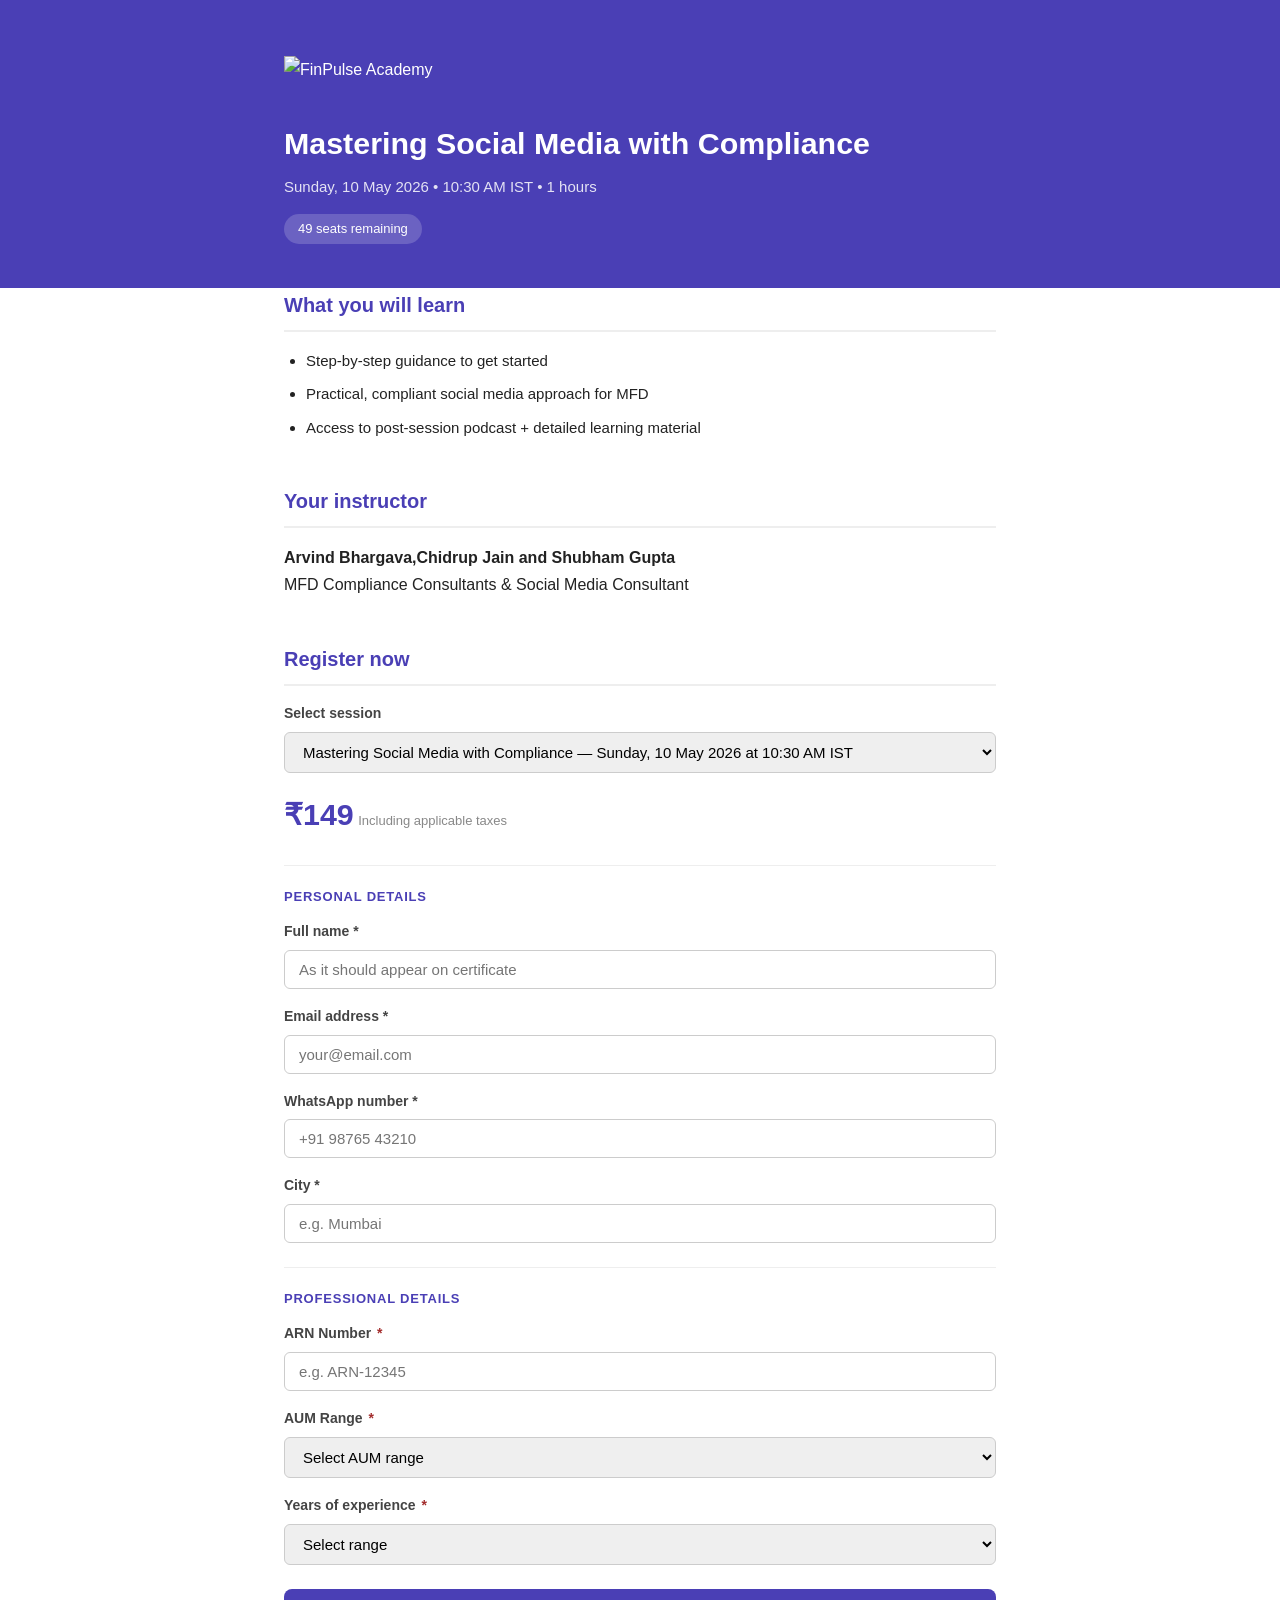
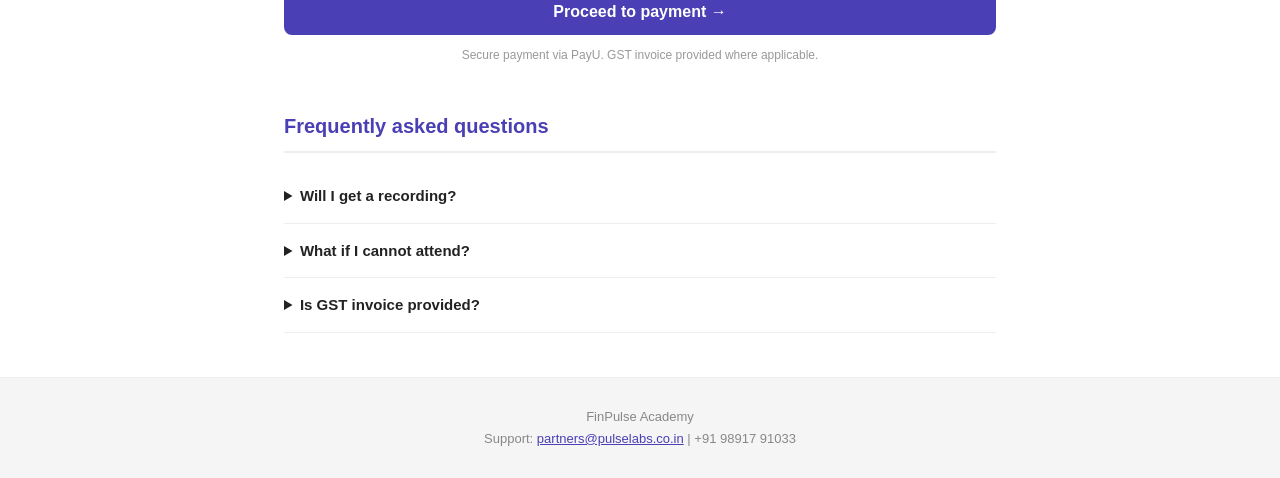
==== commit b0890ec6: "Update index.html" ====
--- a/index.html
+++ b/index.html
@@ -166,7 +166,7 @@
 </div>
 
 <script>
-const APPS_SCRIPT_URL = "https://script.google.com/macros/s/AKfycbwliReFociqd81-CdHomPHv94s0HplkCDTAJpqcXUUi-qeEXTN5ewpMZ0ad6K0UJpvZ/exec";
+const APPS_SCRIPT_URL = "https://script.google.com/macros/s/AKfycby4rnFXfttpKECszNZjehl951c6LvxBUkwDCEawf6QzgX-d4JU_Vz2VXLwAMHbZ99_i/exec";
 
 // ── Helper: show or hide a field wrapper and set required ──
 function toggleField(fieldId, visible, makeRequired) {
